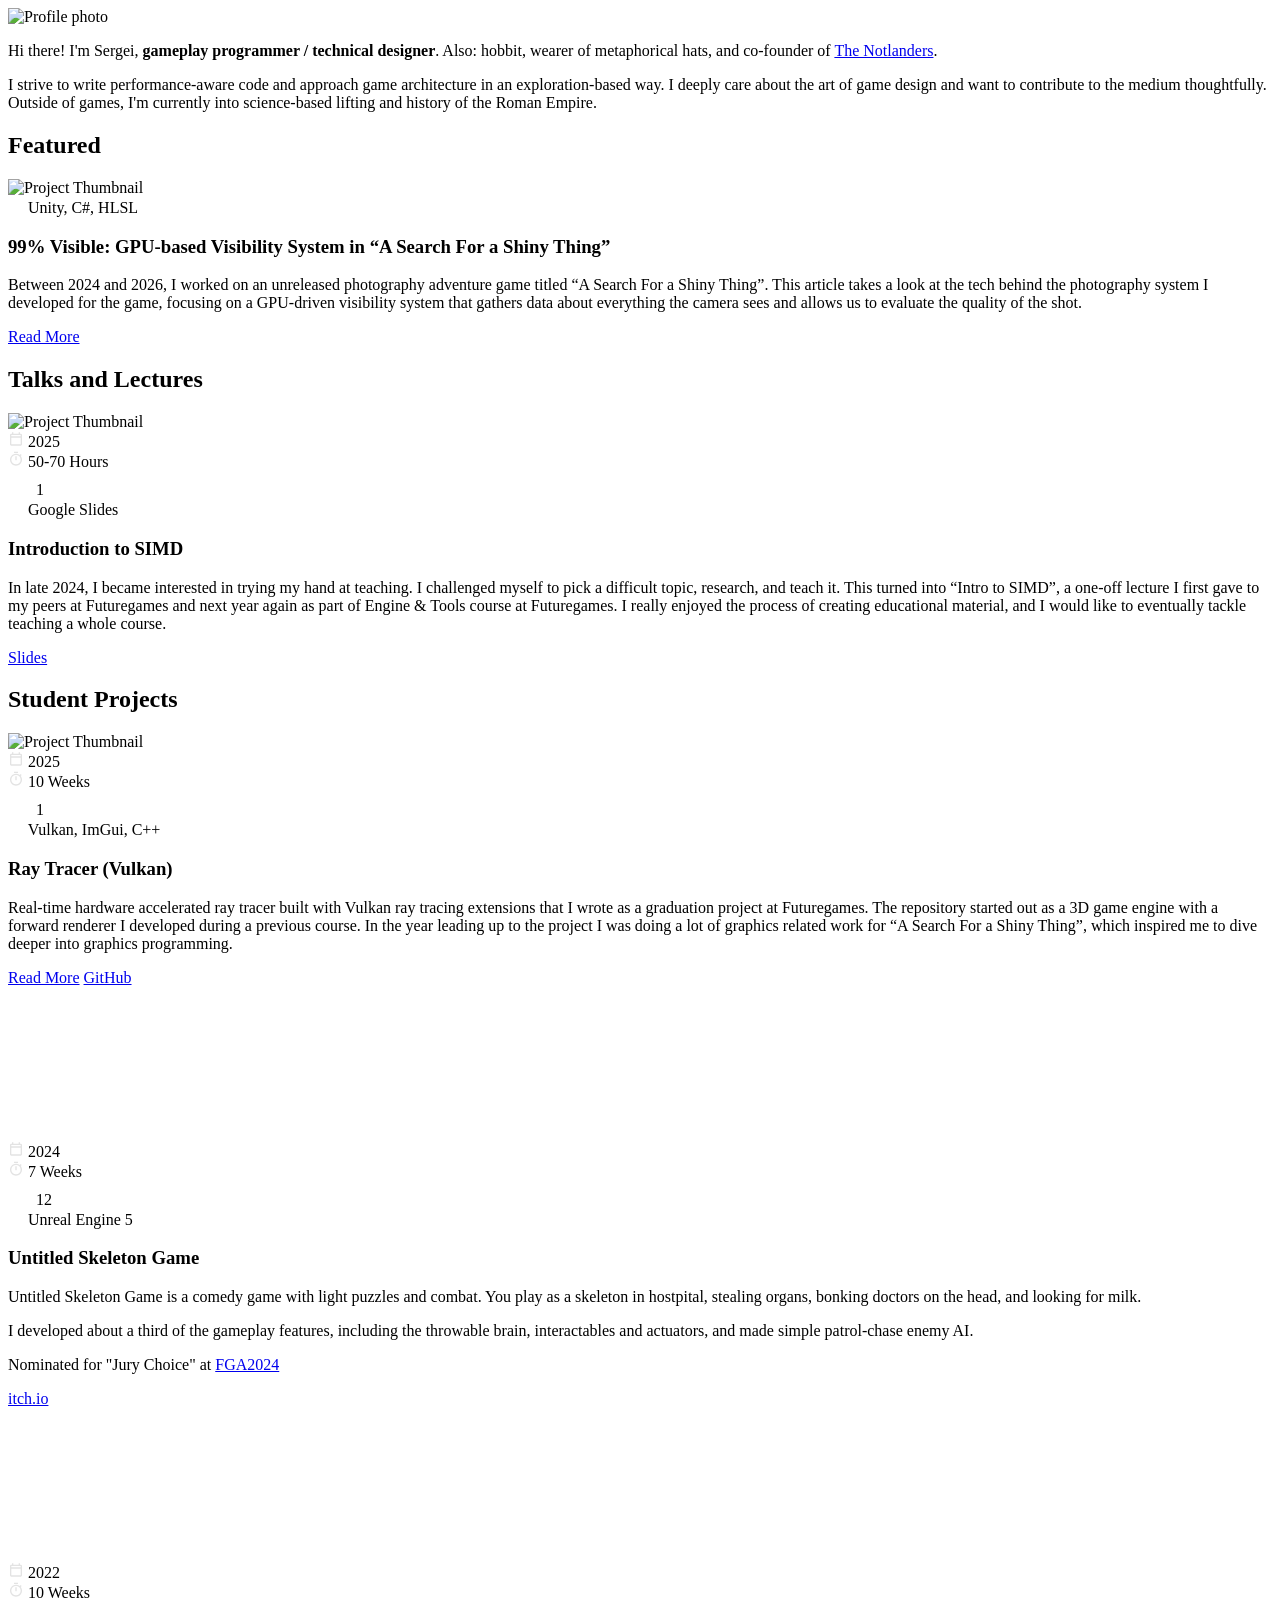
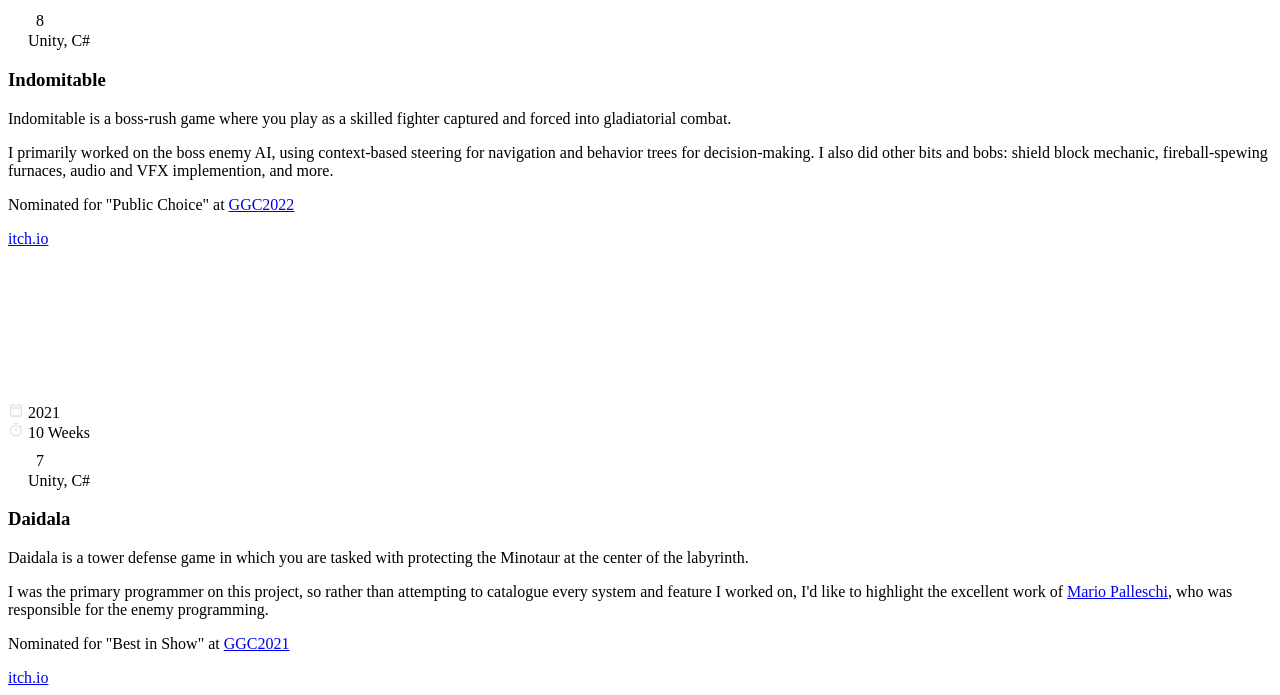
==== index.html @ 303a4f8f "Update about me text" ====
<!DOCTYPE html>
<html lang="en">
<head>
    <meta charset="utf-8">
    <meta content="width=device-width, initial-scale=1" name="viewport">
    <meta content="#ffffff" name="theme-color">
    <meta content="Hi there! I'm Sergei, gameplay programmer / technical designer. Welcome to my portfolio!" name="description">
    <link href="/styles/main.css" rel="stylesheet">
    <title>Sergei Grigorev</title>
    <script src="/js/header.js"></script>
</head>

<body>
<div class="container">
    <header-component></header-component>

    <div class="about">
        <img alt="Profile photo" height="196" id="about-photo" src="../assets/images/profile-photo.png"
             width="196">
        <div id="about-text">
            <p>Hi there! I'm Sergei, <b>gameplay programmer / technical designer</b>. Also: hobbit, wearer of metaphorical hats, and co-founder of <a href="https://thenotlanders.com/" target="_blank">The Notlanders</a>.</p>
            <p>I strive to write performance-aware code and approach game architecture in an exploration-based way. I deeply care about the art of game design and want to contribute to the medium thoughtfully. Outside of games, I'm currently into science-based lifting and history of the Roman Empire.</p>
        </div>
    </div>

    <div>
        <h2>Featured</h2>
        <div class="project-container">
            <div class="project-image">
                <img alt="Project Thumbnail" src="assets/images/asfast_logo.png"/>
                <div class="project-image-bottom-strip">
                    <div class="quick-info">
                        <svg xmlns="http://www.w3.org/2000/svg" height="16px" viewBox="0 -960 960 960" width="16px" fill="#FFFFFF"><path d="M739-83.5q-7-2.5-13-8.5L522-296q-6-6-8.5-13t-2.5-15q0-8 2.5-15t8.5-13l85-85q6-6 13-8.5t15-2.5q8 0 15 2.5t13 8.5l204 204q6 6 8.5 13t2.5 15q0 8-2.5 15t-8.5 13l-85 85q-6 6-13 8.5T754-81q-8 0-15-2.5Zm15-92.5 29-29-147-147-29 29 147 147ZM189.5-83q-7.5-3-13.5-9l-84-84q-6-6-9-13.5T80-205q0-8 3-15t9-13l212-212h85l34-34-165-165h-57L80-765l113-113 121 121v57l165 165 116-116-43-43 56-56H495l-28-28 142-142 28 28v113l56-56 142 142q17 17 26 38.5t9 45.5q0 24-9 46t-26 39l-85-85-56 56-42-42-207 207v84L233-92q-6 6-13 9t-15 3q-8 0-15.5-3Zm15.5-93 170-170v-29h-29L176-205l29 29Zm0 0-29-29 15 14 14 15Zm549 0 29-29-29 29Z"/></svg>
                        <span>Unity, C#, HLSL</span>
                    </div>
                </div>
            </div>
            <div class="project-info">
                <h3>99% Visible: GPU-based Visibility System in &ldquo;A Search For a Shiny Thing&rdquo;</h3>
                <p>Between 2024 and 2026, I worked on an unreleased photography adventure game titled “A Search For a Shiny Thing”. This article takes a look at the tech behind the photography system I developed for the game, focusing on a GPU-driven visibility system that gathers data about everything the camera sees and allows us to evaluate the quality of the shot.</p>
                <div class="project-button-wrapper">
                    <a class="project-button" href="/pages/visibility-system.html" target="_blank">Read More</a>
                </div>
            </div>
        </div>
        <h2>Talks and Lectures</h2>
        <div class="project-container">
            <div class="project-image">
                <img alt="Project Thumbnail" src="assets/images/Intro_to_SIMD.png"/>
                <div class="project-image-bottom-strip">
                    <div class="quick-info">
                        <svg xmlns="http://www.w3.org/2000/svg" height="16px" viewBox="0 -960 960 960" width="16px" fill="#e3e3e3"><path d="M200-80q-33 0-56.5-23.5T120-160v-560q0-33 23.5-56.5T200-800h40v-80h80v80h320v-80h80v80h40q33 0 56.5 23.5T840-720v560q0 33-23.5 56.5T760-80H200Zm0-80h560v-400H200v400Zm0-480h560v-80H200v80Zm0 0v-80 80Z"/></svg>
                        <span>2025</span>
                    </div>
                    <div class="quick-info">
                        <svg xmlns="http://www.w3.org/2000/svg" height="16px" viewBox="0 -960 960 960" width="16px" fill="#e3e3e3"><path d="M360-840v-80h240v80H360Zm80 440h80v-240h-80v240Zm-99.5 291.5Q275-137 226-186t-77.5-114.5Q120-366 120-440t28.5-139.5Q177-645 226-694t114.5-77.5Q406-800 480-800q62 0 119 20t107 58l56-56 56 56-56 56q38 50 58 107t20 119q0 74-28.5 139.5T734-186q-49 49-114.5 77.5T480-80q-74 0-139.5-28.5ZM678-242q82-82 82-198t-82-198q-82-82-198-82t-198 82q-82 82-82 198t82 198q82 82 198 82t198-82ZM480-440Z"/></svg>
                        <span>50-70 Hours</span>
                    </div>
                    <div class="quick-info">
                        <svg xmlns="http://www.w3.org/2000/svg" height="24px" viewBox="0 -960 960 960" width="24px" fill="#FFFFFF"><path d="M40-160v-112q0-34 17.5-62.5T104-378q62-31 126-46.5T360-440q66 0 130 15.5T616-378q29 15 46.5 43.5T680-272v112H40Zm720 0v-120q0-44-24.5-84.5T666-434q51 6 96 20.5t84 35.5q36 20 55 44.5t19 53.5v120H760ZM247-527q-47-47-47-113t47-113q47-47 113-47t113 47q47 47 47 113t-47 113q-47 47-113 47t-113-47Zm466 0q-47 47-113 47-11 0-28-2.5t-28-5.5q27-32 41.5-71t14.5-81q0-42-14.5-81T544-792q14-5 28-6.5t28-1.5q66 0 113 47t47 113q0 66-47 113ZM120-240h480v-32q0-11-5.5-20T580-306q-54-27-109-40.5T360-360q-56 0-111 13.5T140-306q-9 5-14.5 14t-5.5 20v32Zm296.5-343.5Q440-607 440-640t-23.5-56.5Q393-720 360-720t-56.5 23.5Q280-673 280-640t23.5 56.5Q327-560 360-560t56.5-23.5ZM360-240Zm0-400Z"/></svg>
                        <span>1</span>
                    </div>
                    
                    <div class="quick-info">
                        <svg xmlns="http://www.w3.org/2000/svg" height="16px" viewBox="0 -960 960 960" width="16px" fill="#FFFFFF"><path d="M739-83.5q-7-2.5-13-8.5L522-296q-6-6-8.5-13t-2.5-15q0-8 2.5-15t8.5-13l85-85q6-6 13-8.5t15-2.5q8 0 15 2.5t13 8.5l204 204q6 6 8.5 13t2.5 15q0 8-2.5 15t-8.5 13l-85 85q-6 6-13 8.5T754-81q-8 0-15-2.5Zm15-92.5 29-29-147-147-29 29 147 147ZM189.5-83q-7.5-3-13.5-9l-84-84q-6-6-9-13.5T80-205q0-8 3-15t9-13l212-212h85l34-34-165-165h-57L80-765l113-113 121 121v57l165 165 116-116-43-43 56-56H495l-28-28 142-142 28 28v113l56-56 142 142q17 17 26 38.5t9 45.5q0 24-9 46t-26 39l-85-85-56 56-42-42-207 207v84L233-92q-6 6-13 9t-15 3q-8 0-15.5-3Zm15.5-93 170-170v-29h-29L176-205l29 29Zm0 0-29-29 15 14 14 15Zm549 0 29-29-29 29Z"/></svg>
                        <span>Google Slides</span>
                    </div>
                </div>
            </div>
            <div class="project-info">
                <h3>Introduction to SIMD</h3>
                <p>In late 2024, I became interested in trying my hand at teaching. I challenged myself to pick a difficult topic, research, and teach it. This turned into &ldquo;Intro to SIMD&rdquo;, a one-off lecture I first gave to my peers at Futuregames and next year again as part of Engine & Tools course at Futuregames. I really enjoyed the process of creating educational material, and I would like to eventually tackle teaching a whole course.</p>
                <div class="project-button-wrapper">
                    <a class="project-button" href="/assets/Intro_to_SIMD.pdf" target="_blank">Slides</a>
                </div>
            </div>
        </div>
        <!--        <div class="project-container">-->
        <!--            <video autoplay class="project-image" loop muted playsinline preload="metadata">-->
        <!--                <source src="assets/videos/experimental-games.mp4" type="video/mp4">-->
        <!--                <source src="movie.ogg" type="video/ogg">-->
        <!--                Your browser does not support the video tag.-->
        <!--            </video>-->
        <!--            <div class="project-info">-->
        <!--                <h3>Experimental Games</h3>-->
        <!--                <p>Four experimental games, each developed in two weeks.</p>-->
        <!--                <a class="project-button" target="_blank">Play on itch.io</a>-->
        <!--            </div>-->
        <!--        </div>-->
        <h2>Student Projects</h2>
        <div class="project-container">
            <div class="project-image">
                <img alt="Project Thumbnail" src="assets/images/ray_tracer.png"/>
                <div class="project-image-bottom-strip">
                    <div class="quick-info">
                        <svg xmlns="http://www.w3.org/2000/svg" height="16px" viewBox="0 -960 960 960" width="16px" fill="#e3e3e3"><path d="M200-80q-33 0-56.5-23.5T120-160v-560q0-33 23.5-56.5T200-800h40v-80h80v80h320v-80h80v80h40q33 0 56.5 23.5T840-720v560q0 33-23.5 56.5T760-80H200Zm0-80h560v-400H200v400Zm0-480h560v-80H200v80Zm0 0v-80 80Z"/></svg>
                        <span>2025</span>
                    </div>
                    <div class="quick-info">
                        <svg xmlns="http://www.w3.org/2000/svg" height="16px" viewBox="0 -960 960 960" width="16px" fill="#e3e3e3"><path d="M360-840v-80h240v80H360Zm80 440h80v-240h-80v240Zm-99.5 291.5Q275-137 226-186t-77.5-114.5Q120-366 120-440t28.5-139.5Q177-645 226-694t114.5-77.5Q406-800 480-800q62 0 119 20t107 58l56-56 56 56-56 56q38 50 58 107t20 119q0 74-28.5 139.5T734-186q-49 49-114.5 77.5T480-80q-74 0-139.5-28.5ZM678-242q82-82 82-198t-82-198q-82-82-198-82t-198 82q-82 82-82 198t82 198q82 82 198 82t198-82ZM480-440Z"/></svg>
                        <span>10 Weeks</span>
                    </div>
                    <div class="quick-info">
                        <svg xmlns="http://www.w3.org/2000/svg" height="24px" viewBox="0 -960 960 960" width="24px" fill="#FFFFFF"><path d="M40-160v-112q0-34 17.5-62.5T104-378q62-31 126-46.5T360-440q66 0 130 15.5T616-378q29 15 46.5 43.5T680-272v112H40Zm720 0v-120q0-44-24.5-84.5T666-434q51 6 96 20.5t84 35.5q36 20 55 44.5t19 53.5v120H760ZM247-527q-47-47-47-113t47-113q47-47 113-47t113 47q47 47 47 113t-47 113q-47 47-113 47t-113-47Zm466 0q-47 47-113 47-11 0-28-2.5t-28-5.5q27-32 41.5-71t14.5-81q0-42-14.5-81T544-792q14-5 28-6.5t28-1.5q66 0 113 47t47 113q0 66-47 113ZM120-240h480v-32q0-11-5.5-20T580-306q-54-27-109-40.5T360-360q-56 0-111 13.5T140-306q-9 5-14.5 14t-5.5 20v32Zm296.5-343.5Q440-607 440-640t-23.5-56.5Q393-720 360-720t-56.5 23.5Q280-673 280-640t23.5 56.5Q327-560 360-560t56.5-23.5ZM360-240Zm0-400Z"/></svg>
                        <span>1</span>
                    </div>
                    <div class="quick-info">
                        <svg xmlns="http://www.w3.org/2000/svg" height="16px" viewBox="0 -960 960 960" width="16px" fill="#FFFFFF"><path d="M739-83.5q-7-2.5-13-8.5L522-296q-6-6-8.5-13t-2.5-15q0-8 2.5-15t8.5-13l85-85q6-6 13-8.5t15-2.5q8 0 15 2.5t13 8.5l204 204q6 6 8.5 13t2.5 15q0 8-2.5 15t-8.5 13l-85 85q-6 6-13 8.5T754-81q-8 0-15-2.5Zm15-92.5 29-29-147-147-29 29 147 147ZM189.5-83q-7.5-3-13.5-9l-84-84q-6-6-9-13.5T80-205q0-8 3-15t9-13l212-212h85l34-34-165-165h-57L80-765l113-113 121 121v57l165 165 116-116-43-43 56-56H495l-28-28 142-142 28 28v113l56-56 142 142q17 17 26 38.5t9 45.5q0 24-9 46t-26 39l-85-85-56 56-42-42-207 207v84L233-92q-6 6-13 9t-15 3q-8 0-15.5-3Zm15.5-93 170-170v-29h-29L176-205l29 29Zm0 0-29-29 15 14 14 15Zm549 0 29-29-29 29Z"/></svg>
                        <span>Vulkan, ImGui, C++</span>
                    </div>
                </div>
            </div>
            <div class="project-info">
                <h3>Ray Tracer (Vulkan)</h3>
                <p>Real-time hardware accelerated ray tracer built with Vulkan ray tracing extensions that I wrote as a graduation project at
                    Futuregames. The repository started out as a 3D game engine with a forward renderer I developed during a previous course. In the year leading up to the project I was doing a lot of graphics related work for “A Search For a Shiny Thing”, which inspired me to dive deeper into graphics programming.</p>
                <div class="project-button-wrapper">
                    <a class="project-button" href="/assets/Sergei_Grigorev_Project_Report.pdf" target="_blank">Read More</a>
                    <a class="project-button" href="https://github.com/digital-threat/Ray-Tracer" target="_blank">GitHub</a>
                </div>
            </div>
        </div>
        <div class="project-container">
            <div class="project-image">
                <video autoplay loop muted playsinline preload="metadata">
                <source src="assets/videos/untitled-skeleton-game.mp4" type="video/mp4">
                <source src="movie.ogg" type="video/ogg">
                Your browser does not support the video tag.
                </video>
                <div class="project-image-bottom-strip">
                    <div class="quick-info">
                        <svg xmlns="http://www.w3.org/2000/svg" height="16px" viewBox="0 -960 960 960" width="16px" fill="#e3e3e3"><path d="M200-80q-33 0-56.5-23.5T120-160v-560q0-33 23.5-56.5T200-800h40v-80h80v80h320v-80h80v80h40q33 0 56.5 23.5T840-720v560q0 33-23.5 56.5T760-80H200Zm0-80h560v-400H200v400Zm0-480h560v-80H200v80Zm0 0v-80 80Z"/></svg>
                        <span>2024</span>
                    </div>
                     <div class="quick-info">
                        <svg xmlns="http://www.w3.org/2000/svg" height="16px" viewBox="0 -960 960 960" width="16px" fill="#e3e3e3"><path d="M360-840v-80h240v80H360Zm80 440h80v-240h-80v240Zm-99.5 291.5Q275-137 226-186t-77.5-114.5Q120-366 120-440t28.5-139.5Q177-645 226-694t114.5-77.5Q406-800 480-800q62 0 119 20t107 58l56-56 56 56-56 56q38 50 58 107t20 119q0 74-28.5 139.5T734-186q-49 49-114.5 77.5T480-80q-74 0-139.5-28.5ZM678-242q82-82 82-198t-82-198q-82-82-198-82t-198 82q-82 82-82 198t82 198q82 82 198 82t198-82ZM480-440Z"/></svg>
                        <span>7 Weeks</span>
                    </div>
                    <div class="quick-info">
                        <svg xmlns="http://www.w3.org/2000/svg" height="24px" viewBox="0 -960 960 960" width="24px" fill="#FFFFFF"><path d="M40-160v-112q0-34 17.5-62.5T104-378q62-31 126-46.5T360-440q66 0 130 15.5T616-378q29 15 46.5 43.5T680-272v112H40Zm720 0v-120q0-44-24.5-84.5T666-434q51 6 96 20.5t84 35.5q36 20 55 44.5t19 53.5v120H760ZM247-527q-47-47-47-113t47-113q47-47 113-47t113 47q47 47 47 113t-47 113q-47 47-113 47t-113-47Zm466 0q-47 47-113 47-11 0-28-2.5t-28-5.5q27-32 41.5-71t14.5-81q0-42-14.5-81T544-792q14-5 28-6.5t28-1.5q66 0 113 47t47 113q0 66-47 113ZM120-240h480v-32q0-11-5.5-20T580-306q-54-27-109-40.5T360-360q-56 0-111 13.5T140-306q-9 5-14.5 14t-5.5 20v32Zm296.5-343.5Q440-607 440-640t-23.5-56.5Q393-720 360-720t-56.5 23.5Q280-673 280-640t23.5 56.5Q327-560 360-560t56.5-23.5ZM360-240Zm0-400Z"/></svg>
                        <span>12</span>
                    </div>
                    <div class="quick-info">
                        <svg xmlns="http://www.w3.org/2000/svg" height="16px" viewBox="0 -960 960 960" width="16px" fill="#FFFFFF"><path d="M739-83.5q-7-2.5-13-8.5L522-296q-6-6-8.5-13t-2.5-15q0-8 2.5-15t8.5-13l85-85q6-6 13-8.5t15-2.5q8 0 15 2.5t13 8.5l204 204q6 6 8.5 13t2.5 15q0 8-2.5 15t-8.5 13l-85 85q-6 6-13 8.5T754-81q-8 0-15-2.5Zm15-92.5 29-29-147-147-29 29 147 147ZM189.5-83q-7.5-3-13.5-9l-84-84q-6-6-9-13.5T80-205q0-8 3-15t9-13l212-212h85l34-34-165-165h-57L80-765l113-113 121 121v57l165 165 116-116-43-43 56-56H495l-28-28 142-142 28 28v113l56-56 142 142q17 17 26 38.5t9 45.5q0 24-9 46t-26 39l-85-85-56 56-42-42-207 207v84L233-92q-6 6-13 9t-15 3q-8 0-15.5-3Zm15.5-93 170-170v-29h-29L176-205l29 29Zm0 0-29-29 15 14 14 15Zm549 0 29-29-29 29Z"/></svg>
                        <span>Unreal Engine 5</span>
                    </div>
                </div>
            </div>
            <div class="project-info">
                <h3>Untitled Skeleton Game</h3>
                <p>Untitled Skeleton Game is a comedy game with light puzzles and combat. You play as a skeleton in hostpital, stealing organs, bonking doctors on the head, and looking for milk.</p>
                <p>I developed about a third of the gameplay features, including the throwable brain, interactables and actuators, and made simple patrol-chase enemy AI.</p>
                <p>Nominated for "Jury Choice" at <a href="https://futuregames.se/futuregames-awards-2024-a-night-to-remember/" target="_blank">FGA2024</a></p>
                <div class="project-button-wrapper">
                    <a class="project-button" href="https://futuregames.itch.io/untitled-skeleton-game" target="_blank">itch.io</a>
                </div>
            </div>
        </div>
        <div class="project-container">
            <div class="project-image">
                <video autoplay loop muted playsinline preload="metadata">
                <source src="assets/videos/indomitable.mp4" type="video/mp4">
                <source src="movie.ogg" type="video/ogg">
                Your browser does not support the video tag.
                </video>
                <div class="project-image-bottom-strip">
                    <div class="quick-info">
                        <svg xmlns="http://www.w3.org/2000/svg" height="16px" viewBox="0 -960 960 960" width="16px" fill="#e3e3e3"><path d="M200-80q-33 0-56.5-23.5T120-160v-560q0-33 23.5-56.5T200-800h40v-80h80v80h320v-80h80v80h40q33 0 56.5 23.5T840-720v560q0 33-23.5 56.5T760-80H200Zm0-80h560v-400H200v400Zm0-480h560v-80H200v80Zm0 0v-80 80Z"/></svg>
                        <span>2022</span>
                    </div>
                    <div class="quick-info">
                        <svg xmlns="http://www.w3.org/2000/svg" height="16px" viewBox="0 -960 960 960" width="16px" fill="#e3e3e3"><path d="M360-840v-80h240v80H360Zm80 440h80v-240h-80v240Zm-99.5 291.5Q275-137 226-186t-77.5-114.5Q120-366 120-440t28.5-139.5Q177-645 226-694t114.5-77.5Q406-800 480-800q62 0 119 20t107 58l56-56 56 56-56 56q38 50 58 107t20 119q0 74-28.5 139.5T734-186q-49 49-114.5 77.5T480-80q-74 0-139.5-28.5ZM678-242q82-82 82-198t-82-198q-82-82-198-82t-198 82q-82 82-82 198t82 198q82 82 198 82t198-82ZM480-440Z"/></svg>
                        <span>10 Weeks</span>
                    </div>
                    <div class="quick-info">
                        <svg xmlns="http://www.w3.org/2000/svg" height="24px" viewBox="0 -960 960 960" width="24px" fill="#FFFFFF"><path d="M40-160v-112q0-34 17.5-62.5T104-378q62-31 126-46.5T360-440q66 0 130 15.5T616-378q29 15 46.5 43.5T680-272v112H40Zm720 0v-120q0-44-24.5-84.5T666-434q51 6 96 20.5t84 35.5q36 20 55 44.5t19 53.5v120H760ZM247-527q-47-47-47-113t47-113q47-47 113-47t113 47q47 47 47 113t-47 113q-47 47-113 47t-113-47Zm466 0q-47 47-113 47-11 0-28-2.5t-28-5.5q27-32 41.5-71t14.5-81q0-42-14.5-81T544-792q14-5 28-6.5t28-1.5q66 0 113 47t47 113q0 66-47 113ZM120-240h480v-32q0-11-5.5-20T580-306q-54-27-109-40.5T360-360q-56 0-111 13.5T140-306q-9 5-14.5 14t-5.5 20v32Zm296.5-343.5Q440-607 440-640t-23.5-56.5Q393-720 360-720t-56.5 23.5Q280-673 280-640t23.5 56.5Q327-560 360-560t56.5-23.5ZM360-240Zm0-400Z"/></svg>
                        <span>8</span>
                    </div>
                    <div class="quick-info">
                        <svg xmlns="http://www.w3.org/2000/svg" height="16px" viewBox="0 -960 960 960" width="16px" fill="#FFFFFF"><path d="M739-83.5q-7-2.5-13-8.5L522-296q-6-6-8.5-13t-2.5-15q0-8 2.5-15t8.5-13l85-85q6-6 13-8.5t15-2.5q8 0 15 2.5t13 8.5l204 204q6 6 8.5 13t2.5 15q0 8-2.5 15t-8.5 13l-85 85q-6 6-13 8.5T754-81q-8 0-15-2.5Zm15-92.5 29-29-147-147-29 29 147 147ZM189.5-83q-7.5-3-13.5-9l-84-84q-6-6-9-13.5T80-205q0-8 3-15t9-13l212-212h85l34-34-165-165h-57L80-765l113-113 121 121v57l165 165 116-116-43-43 56-56H495l-28-28 142-142 28 28v113l56-56 142 142q17 17 26 38.5t9 45.5q0 24-9 46t-26 39l-85-85-56 56-42-42-207 207v84L233-92q-6 6-13 9t-15 3q-8 0-15.5-3Zm15.5-93 170-170v-29h-29L176-205l29 29Zm0 0-29-29 15 14 14 15Zm549 0 29-29-29 29Z"/></svg>
                        <span>Unity, C#</span>
                    </div>
                </div>
            </div>
            <div class="project-info">
                <h3>Indomitable</h3>
                <p>Indomitable is a boss-rush game where you play as a skilled fighter captured and forced into gladiatorial
                    combat.</p>
                <p>I primarily worked on the boss enemy AI, using context-based steering for navigation and behavior trees for
                    decision-making. I also did other bits and bobs: shield block mechanic, fireball-spewing furnaces, audio and VFX implemention, and more.</p>
                <p>Nominated for "Public Choice" at <a href="https://gotlandgameconference.com/2022/the-awards/" target="_blank">GGC2022</a></p>
                <div class="project-button-wrapper">
                    <a class="project-button" href="https://plus5collective.itch.io/indomitable" target="_blank">itch.io</a>
                </div>
            </div>
        </div>
        <div class="project-container">
            <div class="project-image">
                <video autoplay loop muted playsinline preload="metadata">
                <source src="assets/videos/daidala.mp4" type="video/mp4">
                <source src="movie.ogg" type="video/ogg">
                Your browser does not support the video tag.
                </video>
                <div class="project-image-bottom-strip">
                    <div class="quick-info">
                        <svg xmlns="http://www.w3.org/2000/svg" height="16px" viewBox="0 -960 960 960" width="16px" fill="#e3e3e3"><path d="M200-80q-33 0-56.5-23.5T120-160v-560q0-33 23.5-56.5T200-800h40v-80h80v80h320v-80h80v80h40q33 0 56.5 23.5T840-720v560q0 33-23.5 56.5T760-80H200Zm0-80h560v-400H200v400Zm0-480h560v-80H200v80Zm0 0v-80 80Z"/></svg>
                        <span>2021</span>
                    </div>
                    <div class="quick-info">
                        <svg xmlns="http://www.w3.org/2000/svg" height="16px" viewBox="0 -960 960 960" width="16px" fill="#e3e3e3"><path d="M360-840v-80h240v80H360Zm80 440h80v-240h-80v240Zm-99.5 291.5Q275-137 226-186t-77.5-114.5Q120-366 120-440t28.5-139.5Q177-645 226-694t114.5-77.5Q406-800 480-800q62 0 119 20t107 58l56-56 56 56-56 56q38 50 58 107t20 119q0 74-28.5 139.5T734-186q-49 49-114.5 77.5T480-80q-74 0-139.5-28.5ZM678-242q82-82 82-198t-82-198q-82-82-198-82t-198 82q-82 82-82 198t82 198q82 82 198 82t198-82ZM480-440Z"/></svg>
                        <span>10 Weeks</span>
                    </div>
                    <div class="quick-info">
                        <svg xmlns="http://www.w3.org/2000/svg" height="24px" viewBox="0 -960 960 960" width="24px" fill="#FFFFFF"><path d="M40-160v-112q0-34 17.5-62.5T104-378q62-31 126-46.5T360-440q66 0 130 15.5T616-378q29 15 46.5 43.5T680-272v112H40Zm720 0v-120q0-44-24.5-84.5T666-434q51 6 96 20.5t84 35.5q36 20 55 44.5t19 53.5v120H760ZM247-527q-47-47-47-113t47-113q47-47 113-47t113 47q47 47 47 113t-47 113q-47 47-113 47t-113-47Zm466 0q-47 47-113 47-11 0-28-2.5t-28-5.5q27-32 41.5-71t14.5-81q0-42-14.5-81T544-792q14-5 28-6.5t28-1.5q66 0 113 47t47 113q0 66-47 113ZM120-240h480v-32q0-11-5.5-20T580-306q-54-27-109-40.5T360-360q-56 0-111 13.5T140-306q-9 5-14.5 14t-5.5 20v32Zm296.5-343.5Q440-607 440-640t-23.5-56.5Q393-720 360-720t-56.5 23.5Q280-673 280-640t23.5 56.5Q327-560 360-560t56.5-23.5ZM360-240Zm0-400Z"/></svg>
                        <span>7</span>
                    </div>
                    <div class="quick-info">
                        <svg xmlns="http://www.w3.org/2000/svg" height="16px" viewBox="0 -960 960 960" width="16px" fill="#FFFFFF"><path d="M739-83.5q-7-2.5-13-8.5L522-296q-6-6-8.5-13t-2.5-15q0-8 2.5-15t8.5-13l85-85q6-6 13-8.5t15-2.5q8 0 15 2.5t13 8.5l204 204q6 6 8.5 13t2.5 15q0 8-2.5 15t-8.5 13l-85 85q-6 6-13 8.5T754-81q-8 0-15-2.5Zm15-92.5 29-29-147-147-29 29 147 147ZM189.5-83q-7.5-3-13.5-9l-84-84q-6-6-9-13.5T80-205q0-8 3-15t9-13l212-212h85l34-34-165-165h-57L80-765l113-113 121 121v57l165 165 116-116-43-43 56-56H495l-28-28 142-142 28 28v113l56-56 142 142q17 17 26 38.5t9 45.5q0 24-9 46t-26 39l-85-85-56 56-42-42-207 207v84L233-92q-6 6-13 9t-15 3q-8 0-15.5-3Zm15.5-93 170-170v-29h-29L176-205l29 29Zm0 0-29-29 15 14 14 15Zm549 0 29-29-29 29Z"/></svg>
                        <span>Unity, C#</span>
                    </div>
                </div>
            </div>
            <div class="project-info">
                <h3>Daidala</h3>
                <p>Daidala is a tower defense game in which you are tasked with protecting the Minotaur at the center of the
                    labyrinth.</p>
                <p>I was the primary programmer on this project, so rather than attempting to catalogue every system and feature I worked on, I'd like to highlight the excellent work of <a href="https://www.mariopalleschi.com/daidala" target="_blank">Mario Palleschi</a>, who was responsible for the enemy programming.</p>
                <p>Nominated for "Best in Show" at <a href="https://gotlandgameconference.com/2021/the-awards/" target="_blank">GGC2021</a></p>
                <div class="project-button-wrapper">
                    <a class="project-button" href="https://marpal.itch.io/daidala" target="_blank">itch.io</a>
                </div>
            </div>
        </div>
    </div>

    <footer>
    </footer>
</div>
</body>
</html>
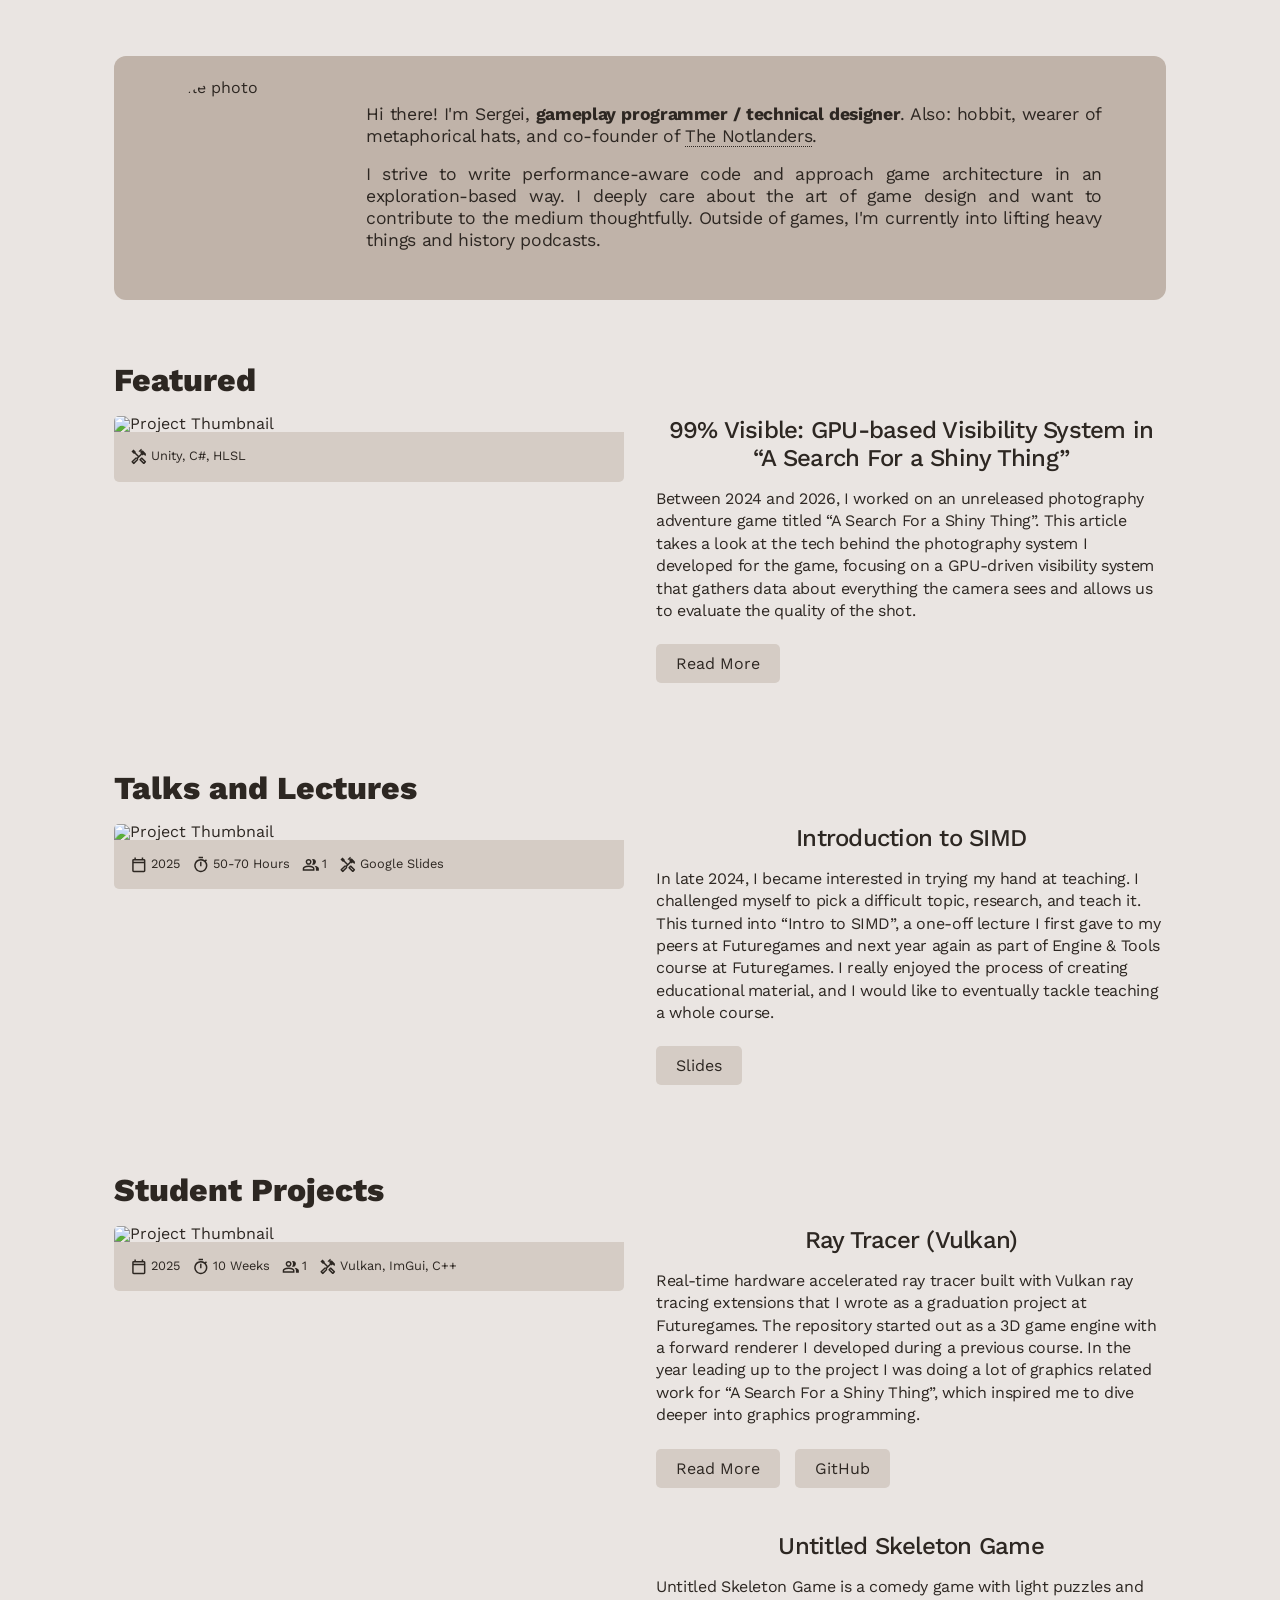
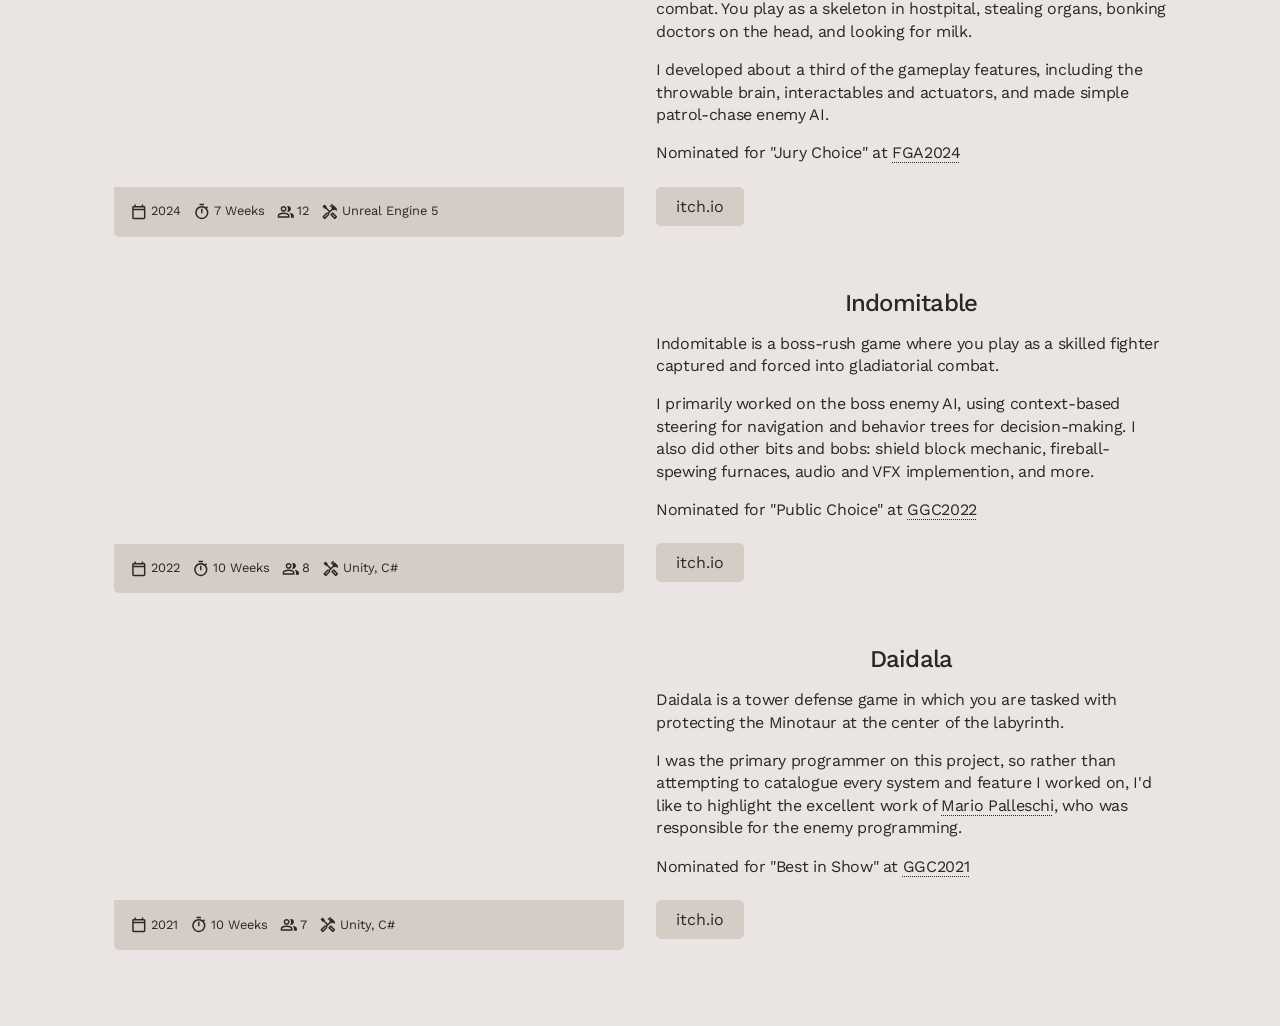
==== commit ca641fff: "Slight color palette changes" ====
--- a/index.html
+++ b/index.html
@@ -19,7 +19,7 @@
              width="196">
         <div id="about-text">
             <p>Hi there! I'm Sergei, <b>gameplay programmer / technical designer</b>. Also: hobbit, wearer of metaphorical hats, and co-founder of <a href="https://thenotlanders.com/" target="_blank">The Notlanders</a>.</p>
-            <p>I strive to write performance-aware code and approach game architecture in an exploration-based way. I deeply care about the art of game design and want to contribute to the medium thoughtfully. Outside of games, I'm currently into science-based lifting and history of the Roman Empire.</p>
+            <p>I strive to write performance-aware code and approach game architecture in an exploration-based way. I deeply care about the art of game design and want to contribute to the medium thoughtfully. Outside of games, I'm currently into lifting heavy things and history podcasts.</p>
         </div>
     </div>
 
--- a/styles/main.css
+++ b/styles/main.css
@@ -0,0 +1,395 @@
+@import url('https://fonts.googleapis.com/css2?family=Karla:ital,wght@0,200..800;1,200..800&family=Work+Sans:ital,wght@0,100..900;1,100..900&display=swap');
+
+/* http://meyerweb.com/eric/tools/css/reset/
+   v2.0 | 20110126
+   License: none (public domain)
+*/
+
+html, body, div, span, applet, object, iframe,
+h1, h2, h3, h4, h5, h6, p, blockquote, pre,
+a, abbr, acronym, address, big, cite, code,
+del, dfn, em, img, ins, kbd, q, s, samp,
+small, strike, strong, sub, sup, tt, var,
+b, u, i, center,
+dl, dt, dd, ol, ul, li,
+fieldset, form, label, legend,
+table, caption, tbody, tfoot, thead, tr, th, td,
+article, aside, canvas, details, embed,
+figure, figcaption, footer, header, hgroup,
+menu, nav, output, ruby, section, summary,
+time, mark, audio, video {
+    margin: 0;
+    padding: 0;
+    border: 0;
+    font-size: 100%;
+    font: inherit;
+    vertical-align: baseline;
+}
+
+/* HTML5 display-role reset for older browsers */
+article, aside, details, figcaption, figure,
+footer, header, hgroup, menu, nav, section {
+    display: block;
+}
+
+body {
+    line-height: 1;
+}
+
+ol, ul {
+    list-style: none;
+}
+
+blockquote, q {
+    quotes: none;
+}
+
+blockquote:before, blockquote:after,
+q:before, q:after {
+    content: '';
+    content: none;
+}
+
+table {
+    border-collapse: collapse;
+    border-spacing: 0;
+}
+
+:root {
+    --notlanders: #0072ce;
+    --background: #eae5e2;
+    --surface: #d5ccc5;
+    --about: #c0b3a9;
+    --text-dark: #2d2722;
+    --border: #38220f;
+ /*   --surface: #c5ae9f;*/
+    --link: #634832;
+    --link-hover: #38220f;
+}
+
+/* Elements */
+
+
+body {
+    font-family: "Work Sans", sans-serif;
+    background-color: var(--background);
+    color: var(--text-dark);
+    display: flex;
+    justify-content: center;
+    align-items: flex-start;
+    margin: 0;
+    min-height: 100vh;
+    overflow-x: hidden;
+}
+
+header {
+    display: flex;
+    justify-content: space-between;
+    margin-bottom: 50px;
+    align-items: center;
+    font-size: 1.5rem;
+    gap: 1rem;
+    flex-wrap: wrap;
+}
+
+nav {
+    display: flex;
+    gap: 1rem;
+    letter-spacing: -0.75px;
+    font-weight: 500;
+}
+
+nav a {
+    text-decoration: none;
+}
+
+footer {
+    text-align: center
+}
+
+h1 {
+    font-weight: 800;
+    font-size: 2rem;
+    letter-spacing: -0.75px;
+}
+
+h2 {
+    font-weight: 800;
+    font-size: 2rem;
+    margin-bottom: 1rem;
+    margin-top: 4rem;
+
+    /* text-transform: uppercase; */
+}
+
+h3 {
+    font-weight: 500;
+    font-size: 1.5rem;
+    line-height: 1.75rem;
+    letter-spacing: -0.75px;
+}
+
+h4 {
+    font-size: 1.25rem;
+}
+
+p {
+    font-size: 1rem;
+    line-height: 1.4;
+    letter-spacing: -0.35px;
+}
+
+ul {
+    font-size: 1rem;
+    line-height: 1.4;
+    /*list-style: inside;*/
+    /*padding-left: 1rem;*/
+
+    list-style: disc outside none;
+    margin-left: 0;
+    padding-left: 2rem;
+}
+
+b {
+    font-weight: 700;
+}
+
+a {
+    transition: opacity 0.2s;
+    color: inherit;
+
+    text-decoration-thickness: 1px;
+    text-decoration-color: currentColor;
+    text-decoration-line: underline;
+    text-decoration-style: dotted;
+    text-underline-offset: 4px;
+}
+
+/* unvisited link */
+a:link {
+}
+
+ /* visited link */
+a:visited {
+}
+
+ /* mouse over link */
+ a:hover {
+     opacity: 0.7;
+ }
+
+ a:active {
+     text-decoration: none;
+ }
+
+/* Classes */
+
+.container {
+    width: 100%;
+    max-width: 1100px;
+    box-sizing: border-box;
+    padding: 1.5rem;
+}
+
+.title-bar {
+    display: flex;
+    flex-direction: column;
+}
+
+.about {
+    display: flex;
+    align-items: center;
+    gap: 2rem;
+    background-color: var(--about);
+    color: var(--text-dark);
+    border-radius: 12px;
+    /*border: 2px solid var(--border);*/
+    padding: 24px;
+    padding-right: 64px;
+    margin: 2rem 0;
+}
+
+.project-container {
+    display: flex;
+    margin: 20px 0;
+    gap: 2rem;
+    padding-bottom: 2rem;
+}
+
+.project-image {
+    flex: 1;
+    /*border: 2px solid var(--border);*/
+    border-radius: 8px;
+}
+
+.project-image img,
+.project-image video {
+    width: 100%;
+    height: auto;
+    display: block;
+    border-top-left-radius: 5px;
+    border-top-right-radius: 5px;
+}
+
+.project-image video {
+    object-fit: cover;
+}
+
+.project-image source {
+    width: 100%;
+    height: auto;
+    display: block;
+    border-top-left-radius: 5px;
+    border-top-right-radius: 5px;
+}
+
+.project-image-bottom-strip {
+    display: flex;
+    gap: 0.75rem;
+    align-items: center;
+
+    padding: 12px 16px;
+    color: var(--text-dark);
+
+    background-color: var(--surface);
+    padding: 16px;
+
+    border-bottom-left-radius: 5px;
+    border-bottom-right-radius: 5px;
+}
+
+.quick-info {
+    display: flex;
+    align-items: center; 
+    gap: 0.2rem;
+}
+
+.quick-info span {
+    font-size: 0.8rem;
+}
+
+.quick-info svg {
+    width: 1.1rem;
+    height: 1.1rem;
+    fill: var(--text-dark);
+}
+
+.project-info {
+    flex: 1;
+    display: flex;
+    flex-direction: column;
+    line-height: 1.4;
+    align-items: flex-start;
+    gap: 1rem;
+    text-align: left;
+}
+
+.project-info h3 {
+    align-self: center;
+    text-align: center;
+}
+
+.project-button-wrapper {
+    margin-top: 15px;
+}
+
+.project-button {
+    background-color: var(--surface);
+    border-radius: 5px;
+    padding: 10px 20px;
+    margin-right: 10px;
+    /*border: 2px solid var(--border);*/
+}
+
+a.project-button {
+    text-decoration: none;
+}
+
+#notlanders-link {
+    text-decoration: none;
+    color: var(--notlanders);
+}
+
+#notlanders-link:hover {
+    opacity: 1;
+    text-decoration: underline;
+}
+
+/* Ids */
+
+#about-photo {
+    flex: 0 0 196px;
+    width: 196px;
+    height: 196px;
+    object-fit: cover;
+    border-radius: 50%;
+}
+
+#about-text {
+    flex: 1;
+    text-align: justify;
+    font-size: 1.25rem;
+    display: flex;
+    flex-direction: column;
+    gap: 1rem;
+}
+
+#about-text p {
+    line-height: 1.25;
+    font-size: 1.1rem;
+}
+
+@media (max-width: 700px) {
+    header {
+        font-size: 1.25rem;
+    }
+
+    nav {
+        gap: 0.75rem;
+        font-size: 0.9rem;
+    }
+
+    p {
+        font-size: 1rem;
+    }
+
+    h1 {
+        font-size: 1.75rem;
+    }
+
+    h2 {
+        font-size: 1.5rem;
+    }
+
+    h3 {
+        font-size: 1.3rem;
+    }
+
+    ul {
+        font-size: 1rem;
+    }
+
+    .about {
+        flex-direction: column;
+        text-align: center;
+    }
+
+    .container {
+        padding: 1rem;
+    }
+
+    .project-container {
+        flex-direction: column;
+    }
+
+    #about-photo {
+        width: 150px;
+        height: 150px;
+        flex-basis: 150px;
+    }
+
+    #about-text {
+        text-align: left;
+        font-size: 1.05rem;
+    }
+}
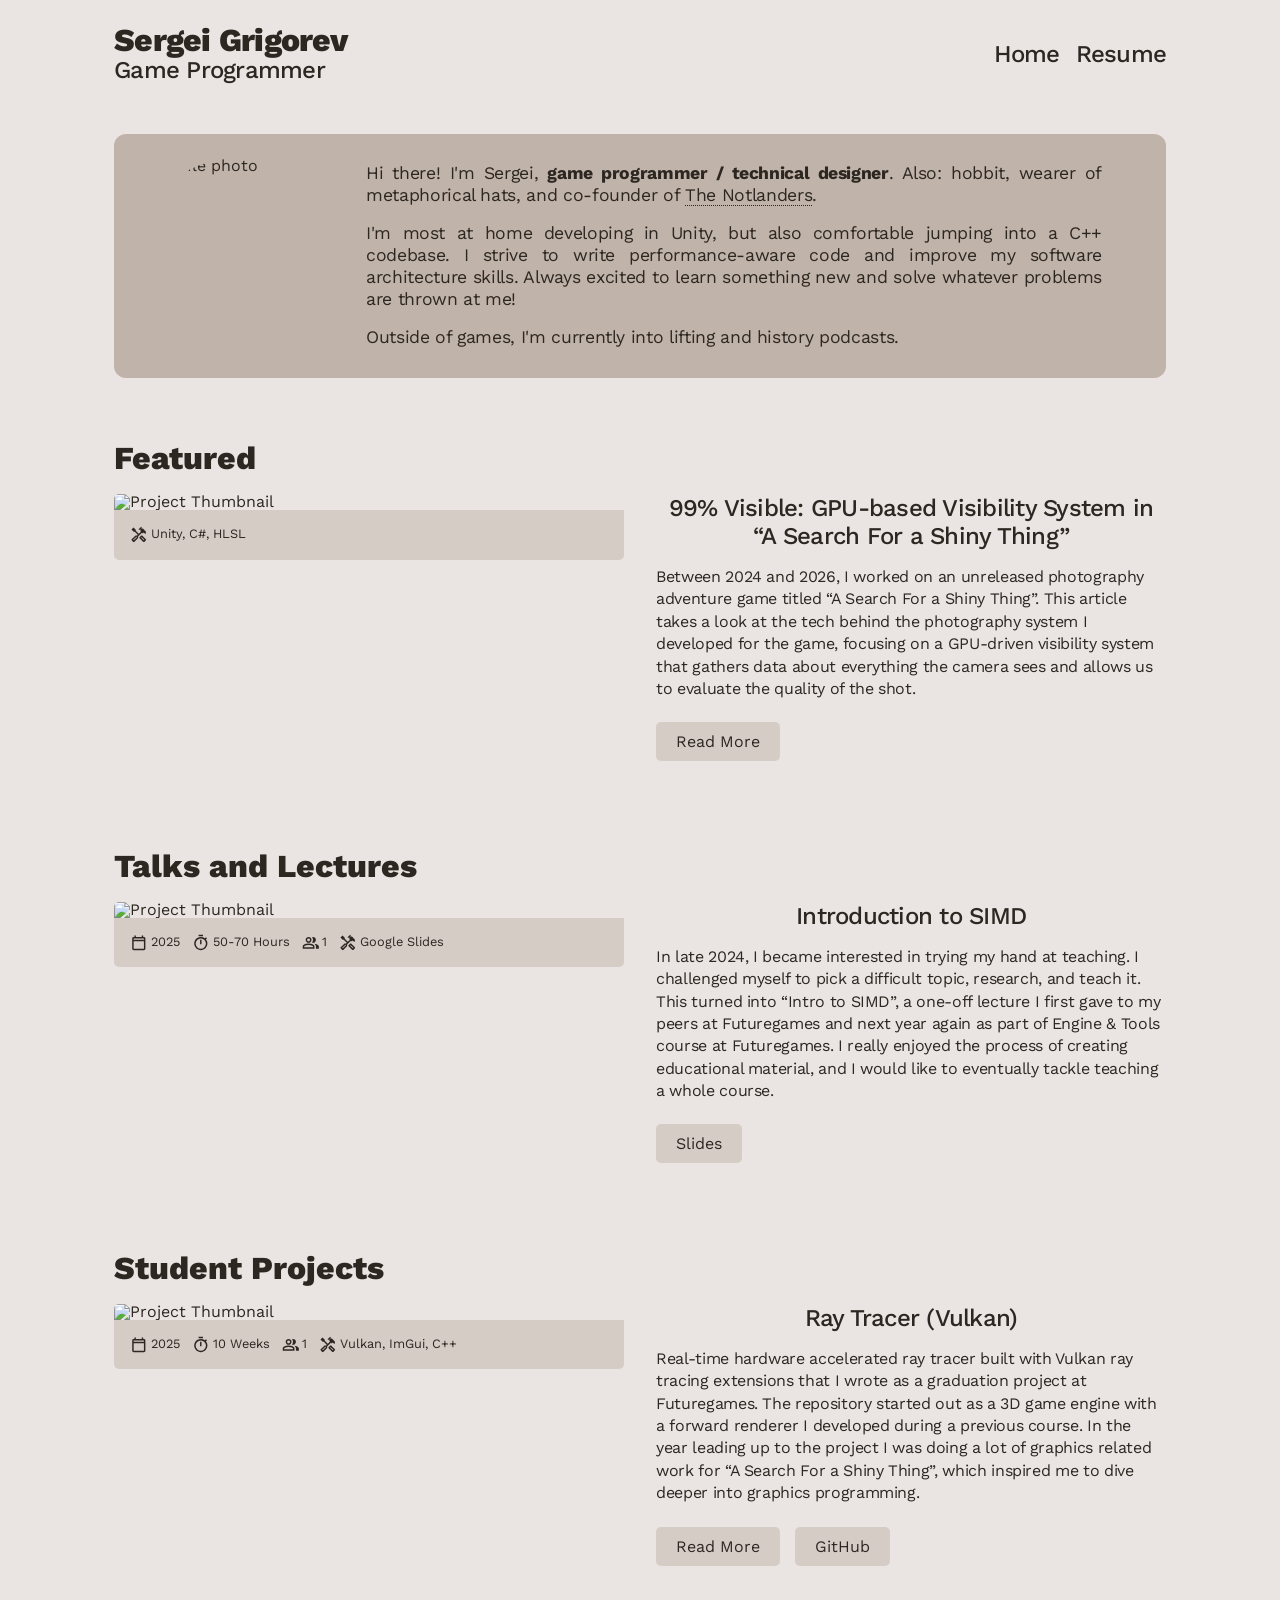
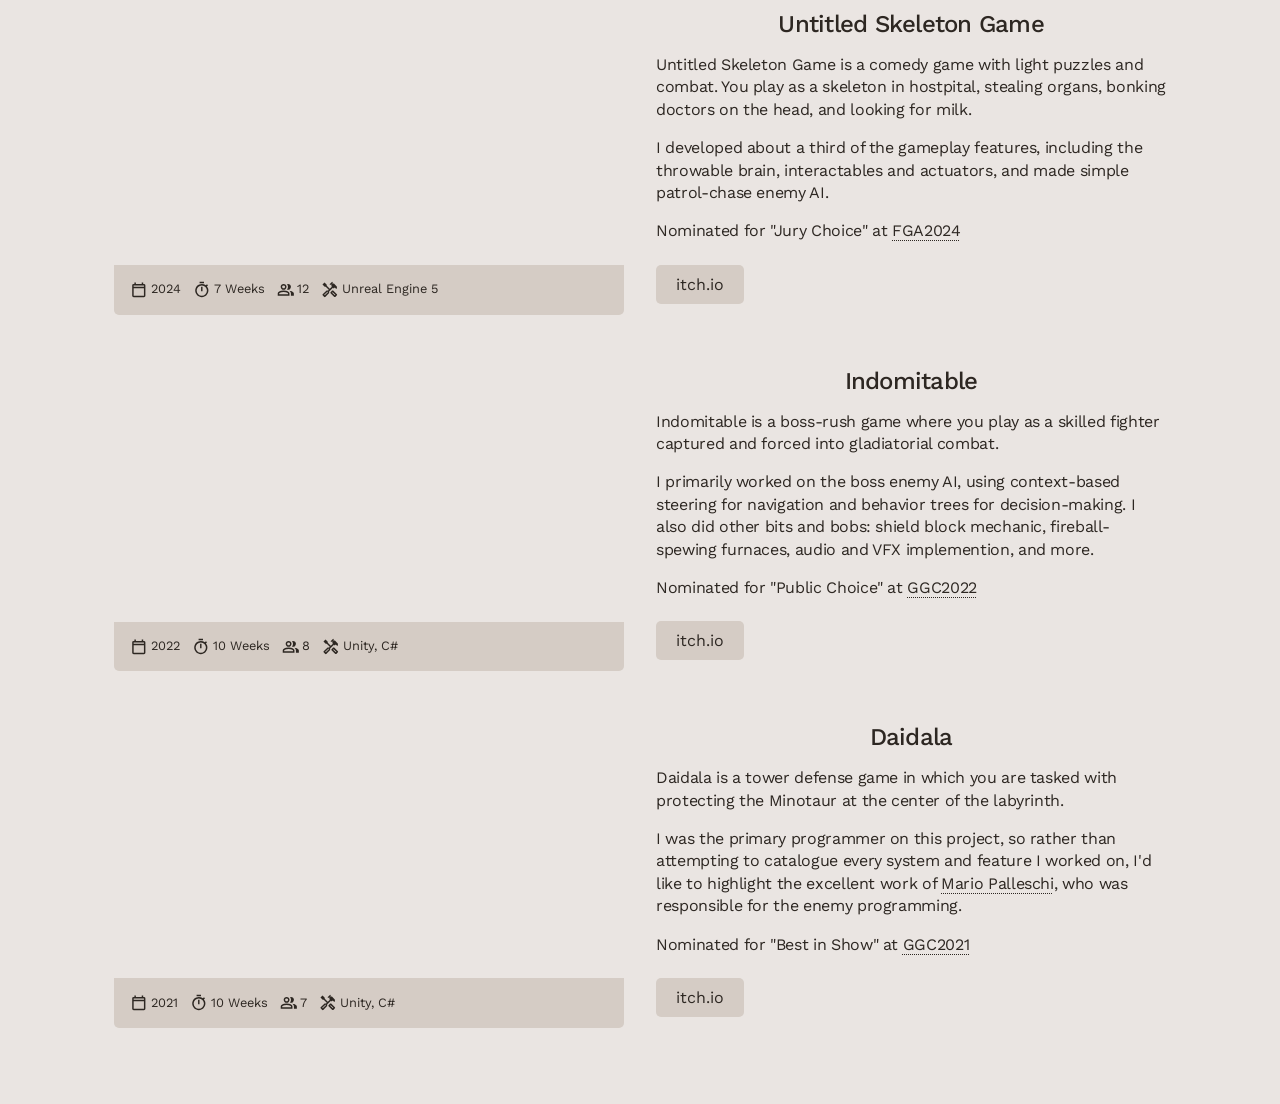
==== commit e342f44e: "Update CV, about text" ====
--- a/index.html
+++ b/index.html
@@ -18,8 +18,9 @@
         <img alt="Profile photo" height="196" id="about-photo" src="../assets/images/profile-photo.png"
              width="196">
         <div id="about-text">
-            <p>Hi there! I'm Sergei, <b>gameplay programmer / technical designer</b>. Also: hobbit, wearer of metaphorical hats, and co-founder of <a href="https://thenotlanders.com/" target="_blank">The Notlanders</a>.</p>
-            <p>I strive to write performance-aware code and approach game architecture in an exploration-based way. I deeply care about the art of game design and want to contribute to the medium thoughtfully. Outside of games, I'm currently into lifting heavy things and history podcasts.</p>
+            <p>Hi there! I'm Sergei, <b>game programmer / technical designer</b>. Also: hobbit, wearer of metaphorical hats, and co-founder of <a href="https://thenotlanders.com/" target="_blank">The Notlanders</a>.</p>
+            <p>I'm most at home developing in Unity, but also comfortable jumping into a C++ codebase. I strive to write performance-aware code and improve my software architecture skills. Always excited to learn something new and solve whatever problems are thrown at me!</p>
+            <p>Outside of games, I'm currently into lifting and history podcasts.</p>
         </div>
     </div>
 
